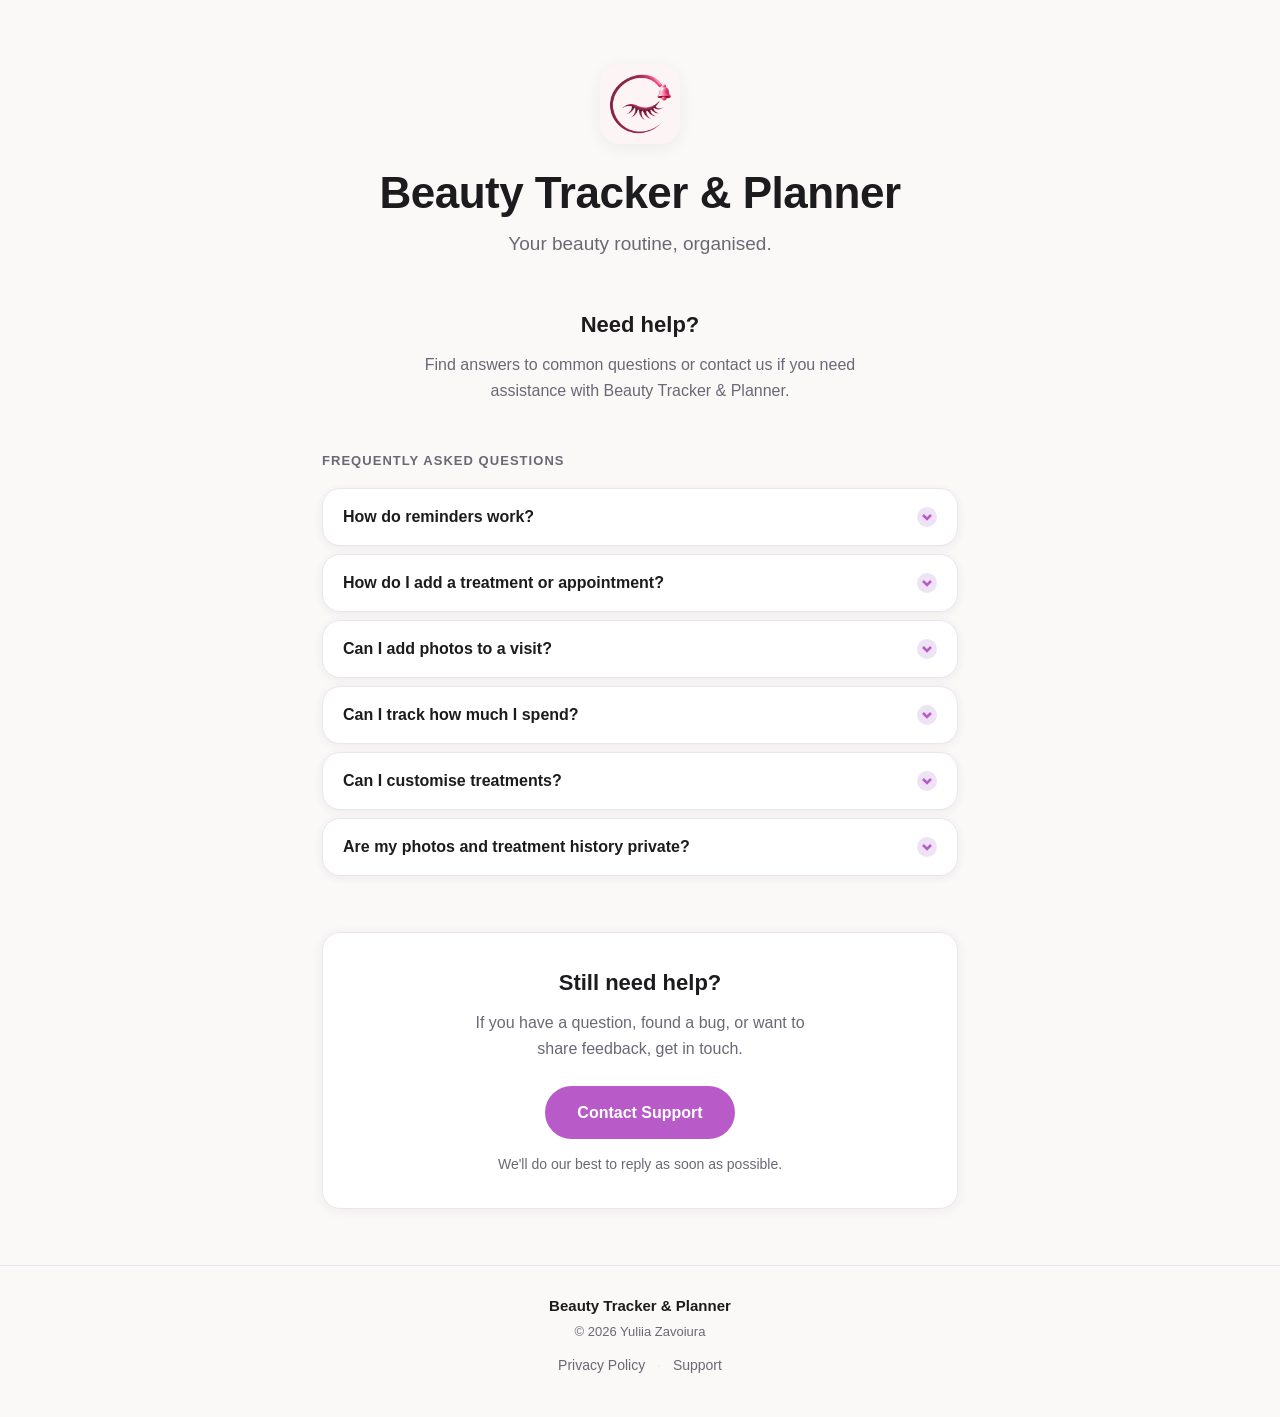
==== support/index.html @ 54e681fd "feat: support and privacy pages for App Store Connect Co-Authored-By: Claude Sonnet 4.6 <noreply@ant" ====
<!DOCTYPE html>
<html lang="en">
<head>
  <meta charset="UTF-8">
  <meta name="viewport" content="width=device-width, initial-scale=1">
  <title>Beauty Tracker &amp; Planner — Support</title>
  <meta name="description" content="Support and help for Beauty Tracker &amp; Planner.">
  <link rel="icon" type="image/png" href="../assets/app-icon.png">
  <link rel="stylesheet" href="../styles.css">
</head>
<body>

  <div class="hero">
    <img class="hero-icon" src="../assets/app-icon.png" alt="Beauty Tracker &amp; Planner">
    <h1>Beauty Tracker &amp; Planner</h1>
    <p class="tagline">Your beauty routine, organised.</p>
  </div>

  <div class="intro">
    <h2>Need help?</h2>
    <p>Find answers to common questions or contact us if you need assistance with Beauty Tracker &amp; Planner.</p>
  </div>

  <div class="section container">
    <p class="section-title">Frequently Asked Questions</p>
    <ul class="faq-list" id="faq">

      <li class="faq-item">
        <button class="faq-question" aria-expanded="false">
          How do reminders work?
          <span class="faq-chevron" aria-hidden="true">
            <svg viewBox="0 0 10 6"><polyline points="1,1 5,5 9,1"/></svg>
          </span>
        </button>
        <div class="faq-answer">
          You can set a booking reminder for each treatment. Beauty Tracker will remind you when it's time to plan your next visit.
        </div>
      </li>

      <li class="faq-item">
        <button class="faq-question" aria-expanded="false">
          How do I add a treatment or appointment?
          <span class="faq-chevron" aria-hidden="true">
            <svg viewBox="0 0 10 6"><polyline points="1,1 5,5 9,1"/></svg>
          </span>
        </button>
        <div class="faq-answer">
          Open the app and tap the + button. Choose a treatment, date and time, then save your visit.
        </div>
      </li>

      <li class="faq-item">
        <button class="faq-question" aria-expanded="false">
          Can I add photos to a visit?
          <span class="faq-chevron" aria-hidden="true">
            <svg viewBox="0 0 10 6"><polyline points="1,1 5,5 9,1"/></svg>
          </span>
        </button>
        <div class="faq-answer">
          Yes. Photos can be added to completed visits so you can keep a visual history of your results.
        </div>
      </li>

      <li class="faq-item">
        <button class="faq-question" aria-expanded="false">
          Can I track how much I spend?
          <span class="faq-chevron" aria-hidden="true">
            <svg viewBox="0 0 10 6"><polyline points="1,1 5,5 9,1"/></svg>
          </span>
        </button>
        <div class="faq-answer">
          Yes. Add a price to your visits and the Spending section will show totals, averages and spending by category.
        </div>
      </li>

      <li class="faq-item">
        <button class="faq-question" aria-expanded="false">
          Can I customise treatments?
          <span class="faq-chevron" aria-hidden="true">
            <svg viewBox="0 0 10 6"><polyline points="1,1 5,5 9,1"/></svg>
          </span>
        </button>
        <div class="faq-answer">
          Yes. You can change treatment names, icons, colours and reminder settings.
        </div>
      </li>

      <li class="faq-item">
        <button class="faq-question" aria-expanded="false">
          Are my photos and treatment history private?
          <span class="faq-chevron" aria-hidden="true">
            <svg viewBox="0 0 10 6"><polyline points="1,1 5,5 9,1"/></svg>
          </span>
        </button>
        <div class="faq-answer">
          Your personal treatment information is stored only on your device and is intended for your own use. See our <a href="../privacy/">Privacy Policy</a> for full details.
        </div>
      </li>

    </ul>
  </div>

  <div class="section container">
    <div class="contact-card">
      <h2>Still need help?</h2>
      <p>If you have a question, found a bug, or want to share feedback, get in touch.</p>
      <a class="btn" href="mailto:beautytracker.support@gmail.com">Contact Support</a>
      <span class="contact-note">We'll do our best to reply as soon as possible.</span>
    </div>
  </div>

  <footer>
    <p class="footer-brand">Beauty Tracker &amp; Planner</p>
    <p class="footer-copy">© 2026 Yuliia Zavoiura</p>
    <p class="footer-links">
      <a href="../privacy/">Privacy Policy</a>
      <span class="footer-sep">·</span>
      <a href="#">Support</a>
    </p>
  </footer>

  <script>
    document.querySelectorAll('.faq-question').forEach(function(btn) {
      btn.addEventListener('click', function() {
        var item = this.closest('.faq-item');
        var isOpen = item.classList.contains('open');
        document.querySelectorAll('.faq-item.open').forEach(function(el) {
          el.classList.remove('open');
          el.querySelector('.faq-question').setAttribute('aria-expanded', 'false');
        });
        if (!isOpen) {
          item.classList.add('open');
          this.setAttribute('aria-expanded', 'true');
        }
      });
    });
  </script>

</body>
</html>
---- styles.css ----
*, *::before, *::after { box-sizing: border-box; margin: 0; padding: 0; }

:root {
  --bg: #FAF9F7;
  --surface: #FFFFFF;
  --surface-alt: #F4F2F8;
  --accent: #B85BC8;
  --accent-soft: #EDE3F5;
  --text: #1C1C1E;
  --text-secondary: #6B6875;
  --border: #EAE6F0;
  --shadow: rgba(80, 40, 100, 0.07);
  --radius: 18px;
  --radius-sm: 12px;
}

body {
  font-family: -apple-system, BlinkMacSystemFont, "Segoe UI", sans-serif;
  background: var(--bg);
  color: var(--text);
  line-height: 1.6;
  -webkit-font-smoothing: antialiased;
}

a { color: var(--accent); text-decoration: none; }
a:hover { text-decoration: underline; }

/* ── Layout ─────────────────────────────────────────── */
.container {
  max-width: 680px;
  margin: 0 auto;
  padding: 0 22px;
}

/* ── Hero ────────────────────────────────────────────── */
.hero {
  padding: 64px 22px 48px;
  text-align: center;
}

.hero-icon {
  width: 80px;
  height: 80px;
  border-radius: 20px;
  margin: 0 auto 24px;
  display: block;
  box-shadow: 0 4px 16px var(--shadow);
}

.hero h1 {
  font-size: clamp(28px, 6vw, 44px);
  font-weight: 700;
  letter-spacing: -0.5px;
  line-height: 1.15;
  margin-bottom: 10px;
}

.hero .tagline {
  font-size: clamp(16px, 3vw, 19px);
  color: var(--text-secondary);
  font-weight: 400;
}

/* ── Intro ───────────────────────────────────────────── */
.intro {
  padding: 0 22px 48px;
  text-align: center;
}

.intro h2 {
  font-size: 22px;
  font-weight: 600;
  margin-bottom: 10px;
}

.intro p {
  font-size: 16px;
  color: var(--text-secondary);
  max-width: 480px;
  margin: 0 auto;
}

/* ── Section ─────────────────────────────────────────── */
.section {
  padding: 0 22px 56px;
}

.section-title {
  font-size: 13px;
  font-weight: 600;
  letter-spacing: 0.08em;
  text-transform: uppercase;
  color: var(--text-secondary);
  margin-bottom: 16px;
}

/* ── FAQ ─────────────────────────────────────────────── */
.faq-list {
  list-style: none;
  display: flex;
  flex-direction: column;
  gap: 8px;
}

.faq-item {
  background: var(--surface);
  border-radius: var(--radius);
  border: 1px solid var(--border);
  box-shadow: 0 2px 8px var(--shadow);
  overflow: hidden;
}

.faq-question {
  width: 100%;
  display: flex;
  align-items: center;
  justify-content: space-between;
  gap: 12px;
  padding: 18px 20px;
  font-size: 16px;
  font-weight: 600;
  color: var(--text);
  background: none;
  border: none;
  cursor: pointer;
  text-align: left;
  -webkit-tap-highlight-color: transparent;
}

.faq-question:hover { background: var(--surface-alt); }

.faq-chevron {
  flex-shrink: 0;
  width: 20px;
  height: 20px;
  border-radius: 50%;
  background: var(--accent-soft);
  display: flex;
  align-items: center;
  justify-content: center;
  transition: transform 0.2s ease;
}

.faq-chevron svg {
  width: 10px;
  height: 10px;
  stroke: var(--accent);
  stroke-width: 2.5;
  fill: none;
  transition: transform 0.2s ease;
}

.faq-item.open .faq-chevron svg {
  transform: rotate(180deg);
}

.faq-answer {
  display: none;
  padding: 0 20px 18px;
  font-size: 15px;
  color: var(--text-secondary);
  line-height: 1.65;
}

.faq-item.open .faq-answer { display: block; }

/* ── Contact ─────────────────────────────────────────── */
.contact-card {
  background: var(--surface);
  border-radius: var(--radius);
  border: 1px solid var(--border);
  box-shadow: 0 2px 12px var(--shadow);
  padding: 32px 28px;
  text-align: center;
}

.contact-card h2 {
  font-size: 22px;
  font-weight: 700;
  margin-bottom: 10px;
}

.contact-card p {
  font-size: 16px;
  color: var(--text-secondary);
  margin-bottom: 24px;
  max-width: 360px;
  margin-left: auto;
  margin-right: auto;
}

.btn {
  display: inline-block;
  padding: 14px 32px;
  background: var(--accent);
  color: #fff;
  border-radius: 50px;
  font-size: 16px;
  font-weight: 600;
  text-decoration: none;
  transition: opacity 0.15s;
  -webkit-tap-highlight-color: transparent;
}

.btn:hover { opacity: 0.88; text-decoration: none; }

.contact-note {
  display: block;
  margin-top: 14px;
  font-size: 14px;
  color: var(--text-secondary);
}

/* ── Footer ──────────────────────────────────────────── */
footer {
  border-top: 1px solid var(--border);
  padding: 28px 22px 40px;
  text-align: center;
}

.footer-brand {
  font-size: 15px;
  font-weight: 600;
  color: var(--text);
  margin-bottom: 4px;
}

.footer-copy {
  font-size: 13px;
  color: var(--text-secondary);
  margin-bottom: 12px;
}

.footer-links {
  font-size: 14px;
}

.footer-links a {
  color: var(--text-secondary);
}

.footer-links a:hover { color: var(--accent); }

.footer-sep {
  margin: 0 8px;
  color: var(--border);
}

@media (max-width: 480px) {
  .hero { padding: 48px 22px 36px; }
  .hero-icon { width: 68px; height: 68px; border-radius: 16px; }
  .contact-card { padding: 26px 20px; }
}
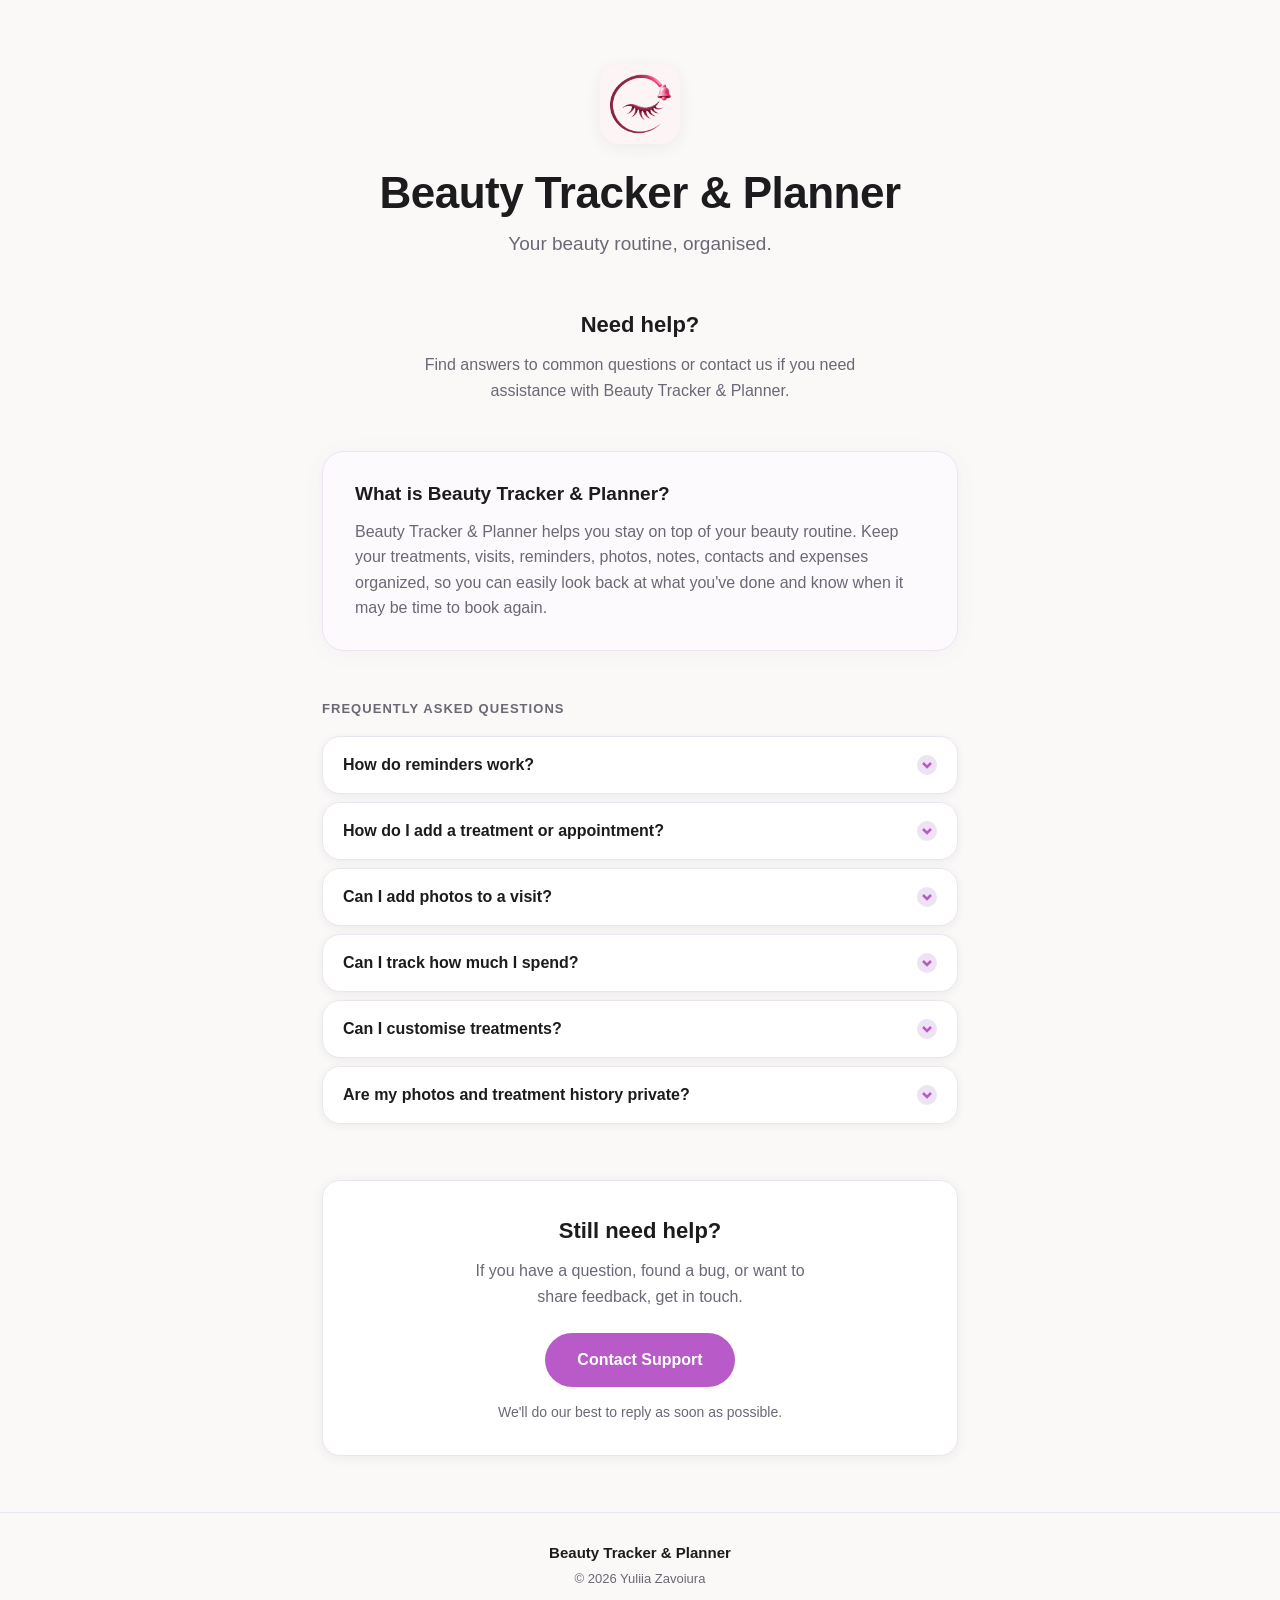
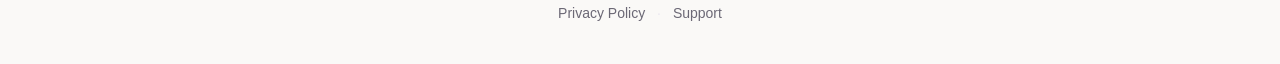
==== commit 406023d6: "feat: add 'What is Beauty Tracker?' block to support page Co-Authored-By: Claude Sonnet 4.6 <noreply" ====
--- a/support/index.html
+++ b/support/index.html
@@ -19,6 +19,13 @@
   <div class="intro">
     <h2>Need help?</h2>
     <p>Find answers to common questions or contact us if you need assistance with Beauty Tracker &amp; Planner.</p>
+  </div>
+
+  <div class="container">
+    <div class="about-card">
+      <h2 class="about-title">What is Beauty Tracker &amp; Planner?</h2>
+      <p class="about-text">Beauty Tracker &amp; Planner helps you stay on top of your beauty routine. Keep your treatments, visits, reminders, photos, notes, contacts and expenses organized, so you can easily look back at what you've done and know when it may be time to book again.</p>
+    </div>
   </div>
 
   <div class="section container">
@@ -104,7 +111,7 @@
     <div class="contact-card">
       <h2>Still need help?</h2>
       <p>If you have a question, found a bug, or want to share feedback, get in touch.</p>
-      <a class="btn" href="mailto:beautytracker.support@gmail.com">Contact Support</a>
+      <a class="btn" href="mailto:yulia.torhovtceva@gmail.com">Contact Support</a>
       <span class="contact-note">We'll do our best to reply as soon as possible.</span>
     </div>
   </div>
--- a/styles.css
+++ b/styles.css
@@ -94,6 +94,35 @@
   margin-bottom: 16px;
 }
 
+/* ── About card ──────────────────────────────────────── */
+.about-card {
+  background: #FDFAFD;
+  border-radius: 22px;
+  border: 1px solid #EDE3F5;
+  box-shadow: 0 2px 20px rgba(184, 91, 200, 0.06);
+  padding: 30px 32px;
+  margin-bottom: 48px;
+}
+
+.about-title {
+  font-size: 19px;
+  font-weight: 700;
+  color: var(--text);
+  margin-bottom: 12px;
+  line-height: 1.3;
+}
+
+.about-text {
+  font-size: 16px;
+  color: var(--text-secondary);
+  line-height: 1.58;
+  margin: 0;
+}
+
+@media (max-width: 480px) {
+  .about-card { padding: 24px 20px; }
+}
+
 /* ── FAQ ─────────────────────────────────────────────── */
 .faq-list {
   list-style: none;
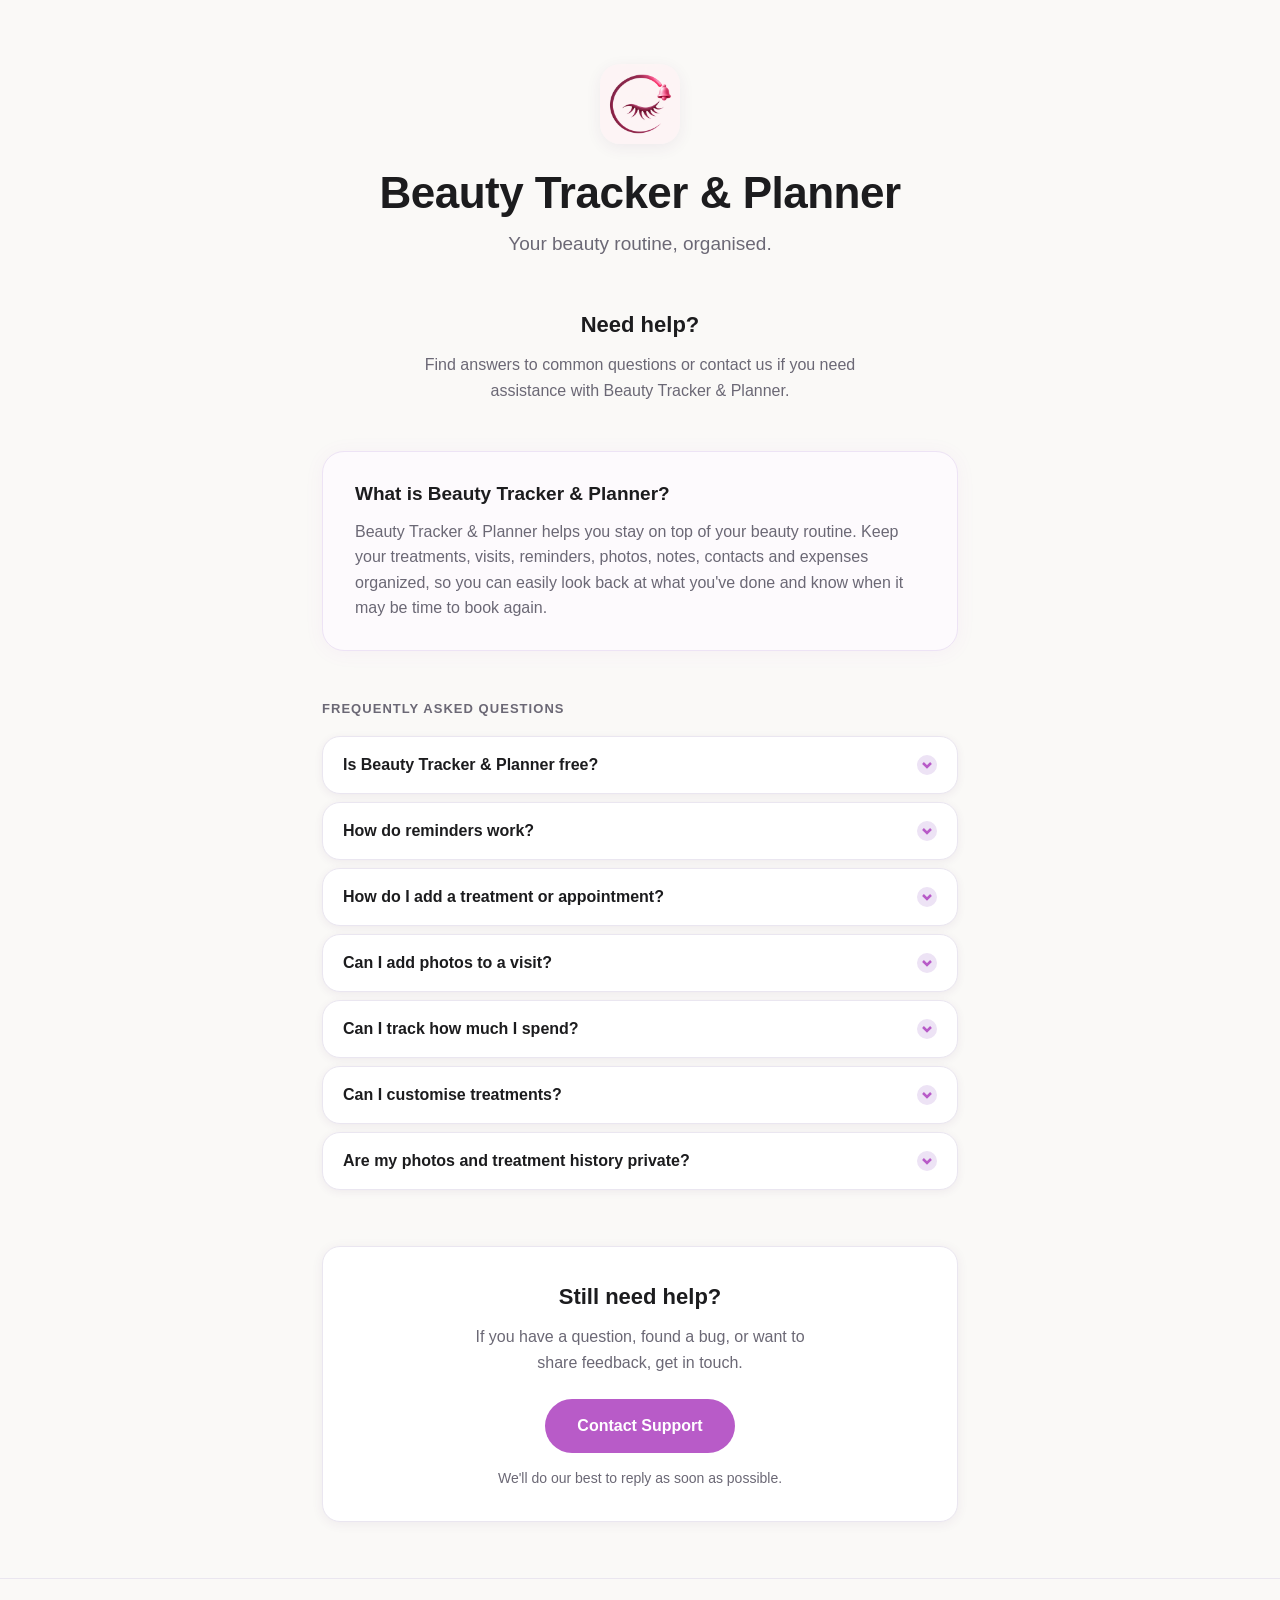
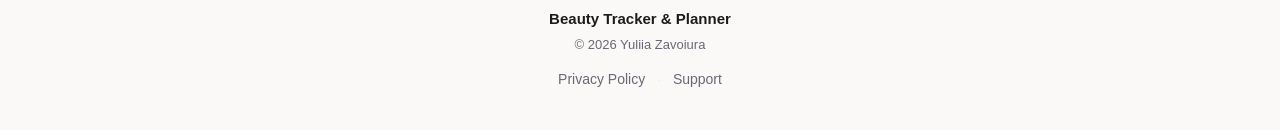
==== commit aa205074: "feat: add FAQ entry about app pricing and tips Co-Authored-By: Claude Sonnet 4.6 <noreply@anthropic." ====
--- a/support/index.html
+++ b/support/index.html
@@ -31,6 +31,18 @@
   <div class="section container">
     <p class="section-title">Frequently Asked Questions</p>
     <ul class="faq-list" id="faq">
+
+      <li class="faq-item">
+        <button class="faq-question" aria-expanded="false">
+          Is Beauty Tracker &amp; Planner free?
+          <span class="faq-chevron" aria-hidden="true">
+            <svg viewBox="0 0 10 6"><polyline points="1,1 5,5 9,1"/></svg>
+          </span>
+        </button>
+        <div class="faq-answer">
+          Yes. Beauty Tracker &amp; Planner is completely free to use, with no subscription required. If you'd like to support the developer, you can leave an optional tip in the app. Tips are completely voluntary and do not unlock any additional features.
+        </div>
+      </li>
 
       <li class="faq-item">
         <button class="faq-question" aria-expanded="false">
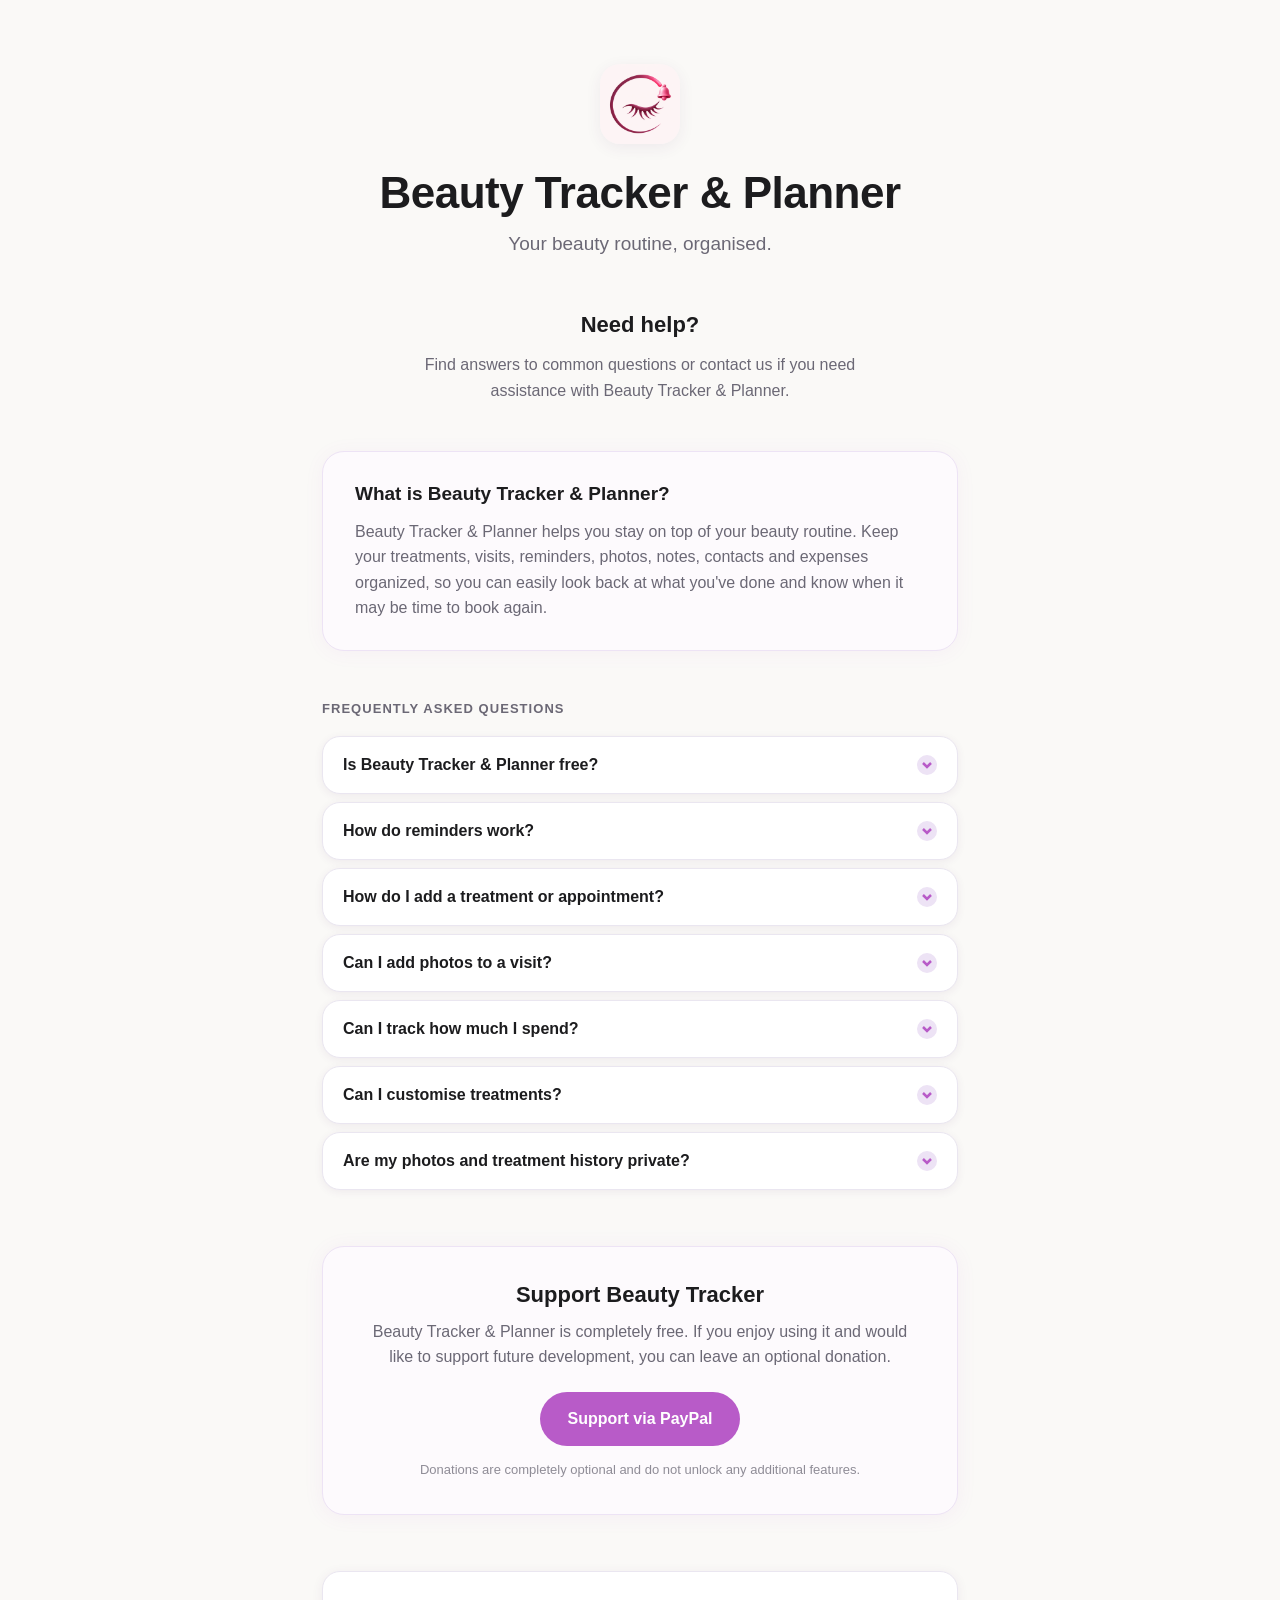
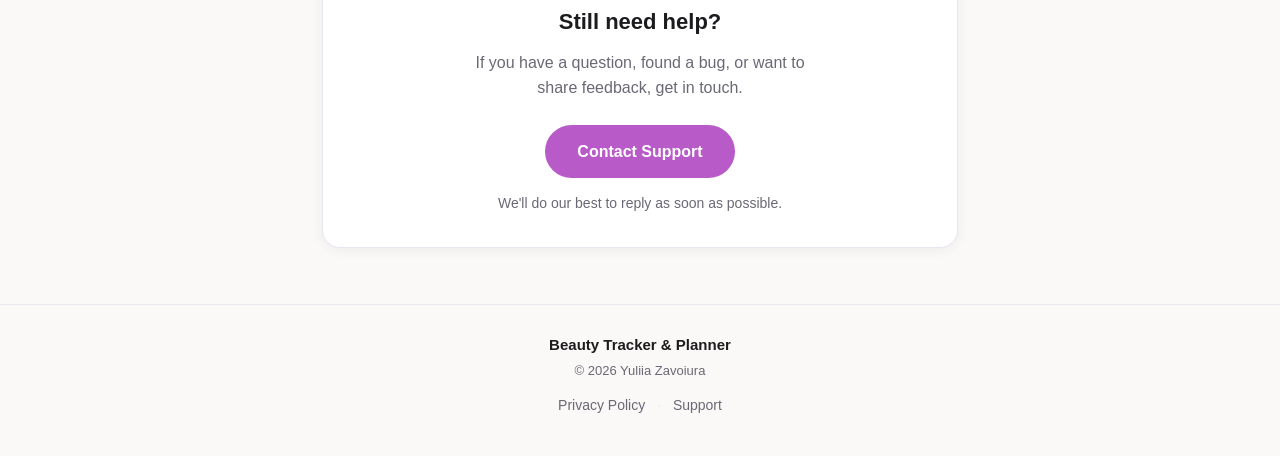
==== commit febdae7e: "feat: add PayPal donation block and update FAQ pricing answer Co-Authored-By: Claude Sonnet 4.6 <nor" ====
--- a/support/index.html
+++ b/support/index.html
@@ -40,7 +40,7 @@
           </span>
         </button>
         <div class="faq-answer">
-          Yes. Beauty Tracker &amp; Planner is completely free to use, with no subscription required. If you'd like to support the developer, you can leave an optional tip in the app. Tips are completely voluntary and do not unlock any additional features.
+          Yes. Beauty Tracker &amp; Planner is completely free to use, with no subscription required. If you'd like to support future development, you can leave an optional donation on our support website. Donations do not unlock any additional features.
         </div>
       </li>
 
@@ -120,6 +120,15 @@
   </div>
 
   <div class="section container">
+    <div class="donation-card">
+      <h2 class="donation-title">Support Beauty Tracker</h2>
+      <p class="donation-text">Beauty Tracker &amp; Planner is completely free. If you enjoy using it and would like to support future development, you can leave an optional donation.</p>
+      <a href="https://www.paypal.com/ncp/payment/XRNATWJZKREMJ" target="_blank" rel="noopener noreferrer" class="support-button">Support via PayPal</a>
+      <span class="donation-note">Donations are completely optional and do not unlock any additional features.</span>
+    </div>
+  </div>
+
+  <div class="section container">
     <div class="contact-card">
       <h2>Still need help?</h2>
       <p>If you have a question, found a bug, or want to share feedback, get in touch.</p>
--- a/styles.css
+++ b/styles.css
@@ -193,6 +193,60 @@
 
 .faq-item.open .faq-answer { display: block; }
 
+/* ── Donation ────────────────────────────────────────── */
+.donation-card {
+  background: #FDFAFD;
+  border-radius: 22px;
+  border: 1px solid #EDE3F5;
+  box-shadow: 0 2px 20px rgba(184, 91, 200, 0.07), 0 0 0 0 rgba(184, 91, 200, 0);
+  padding: 34px 36px;
+  text-align: center;
+}
+
+.donation-title {
+  font-size: 22px;
+  font-weight: 700;
+  color: var(--text);
+  margin-bottom: 12px;
+  line-height: 1.25;
+}
+
+.donation-text {
+  font-size: 16px;
+  color: var(--text-secondary);
+  line-height: 1.55;
+  max-width: 540px;
+  margin: 0 auto 22px;
+}
+
+.support-button {
+  display: inline-block;
+  padding: 14px 28px;
+  background: var(--accent);
+  color: #fff;
+  border-radius: 50px;
+  font-size: 16px;
+  font-weight: 600;
+  text-decoration: none;
+  transition: opacity 0.15s;
+  -webkit-tap-highlight-color: transparent;
+}
+
+.support-button:hover { opacity: 0.88; text-decoration: none; }
+
+.donation-note {
+  display: block;
+  margin-top: 14px;
+  font-size: 13px;
+  color: var(--text-secondary);
+  opacity: 0.75;
+}
+
+@media (max-width: 480px) {
+  .donation-card { padding: 24px 20px; }
+  .support-button { display: block; width: 100%; text-align: center; box-sizing: border-box; }
+}
+
 /* ── Contact ─────────────────────────────────────────── */
 .contact-card {
   background: var(--surface);
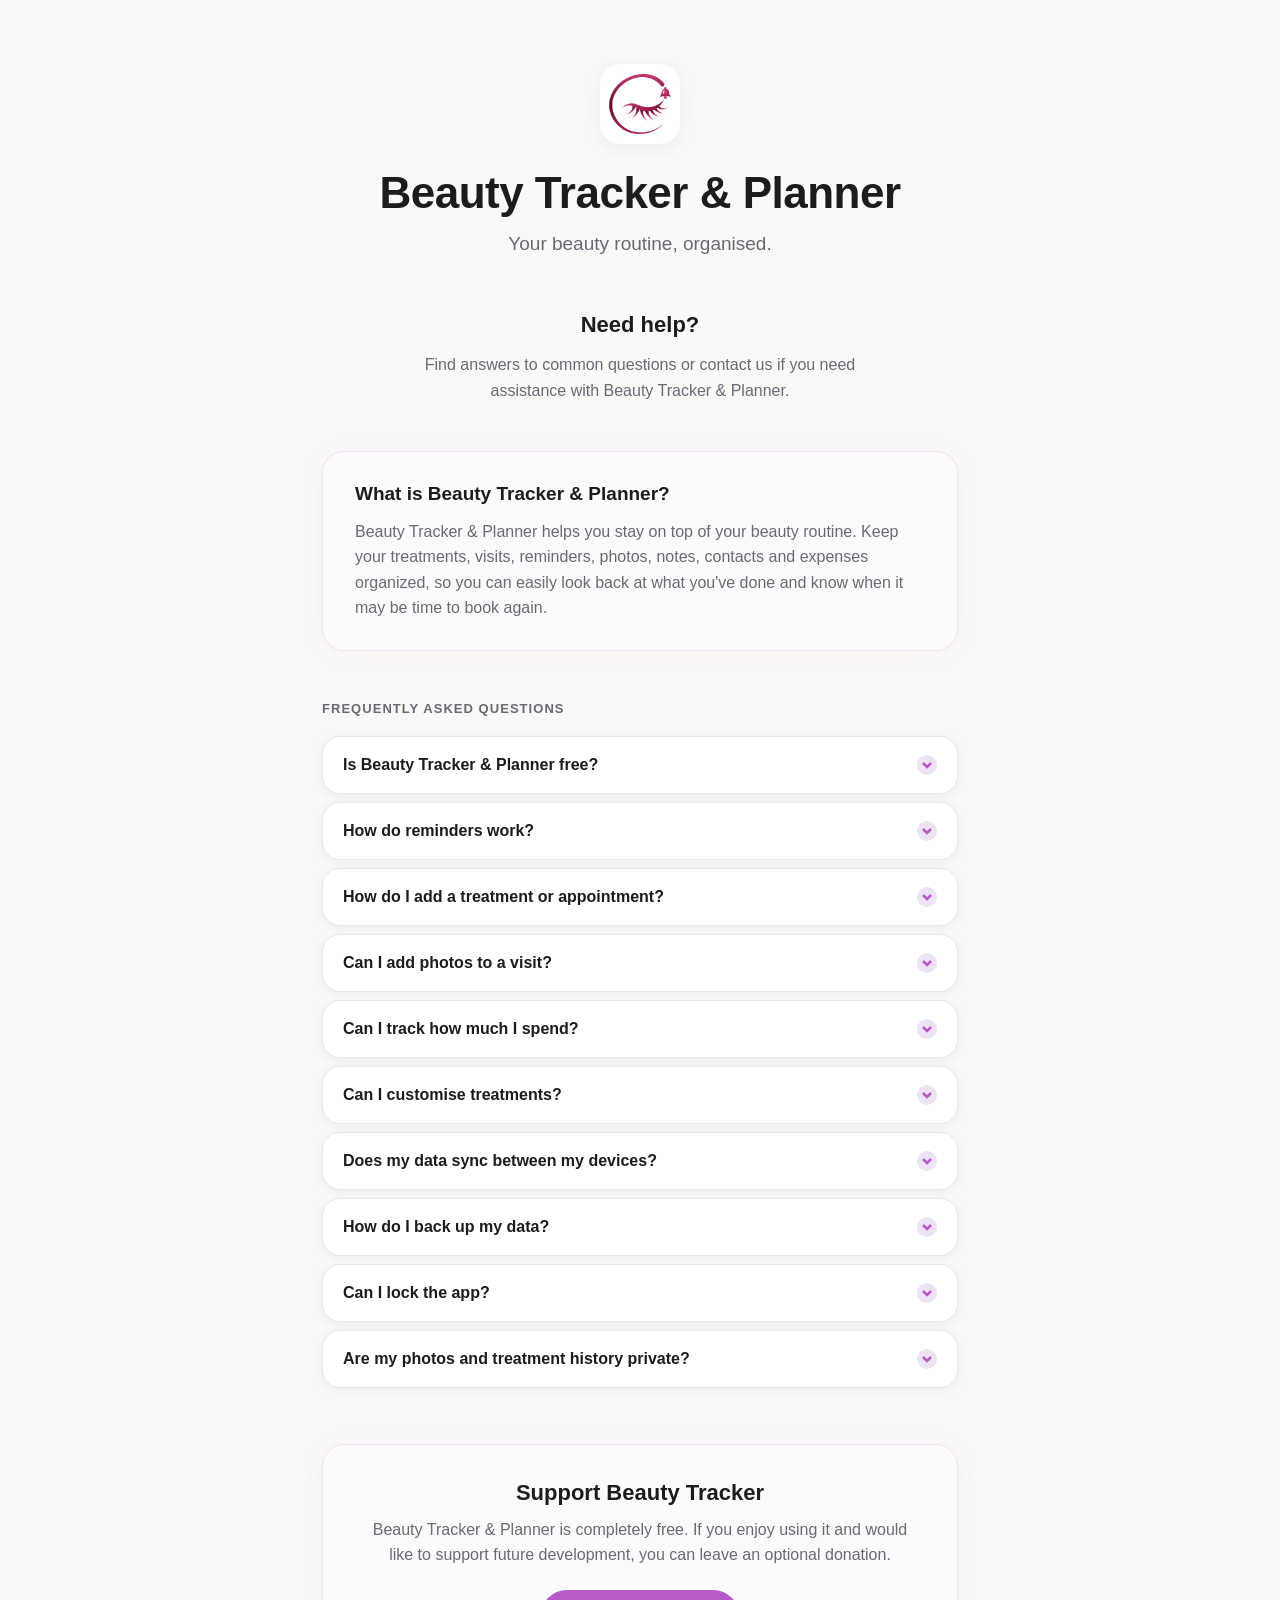
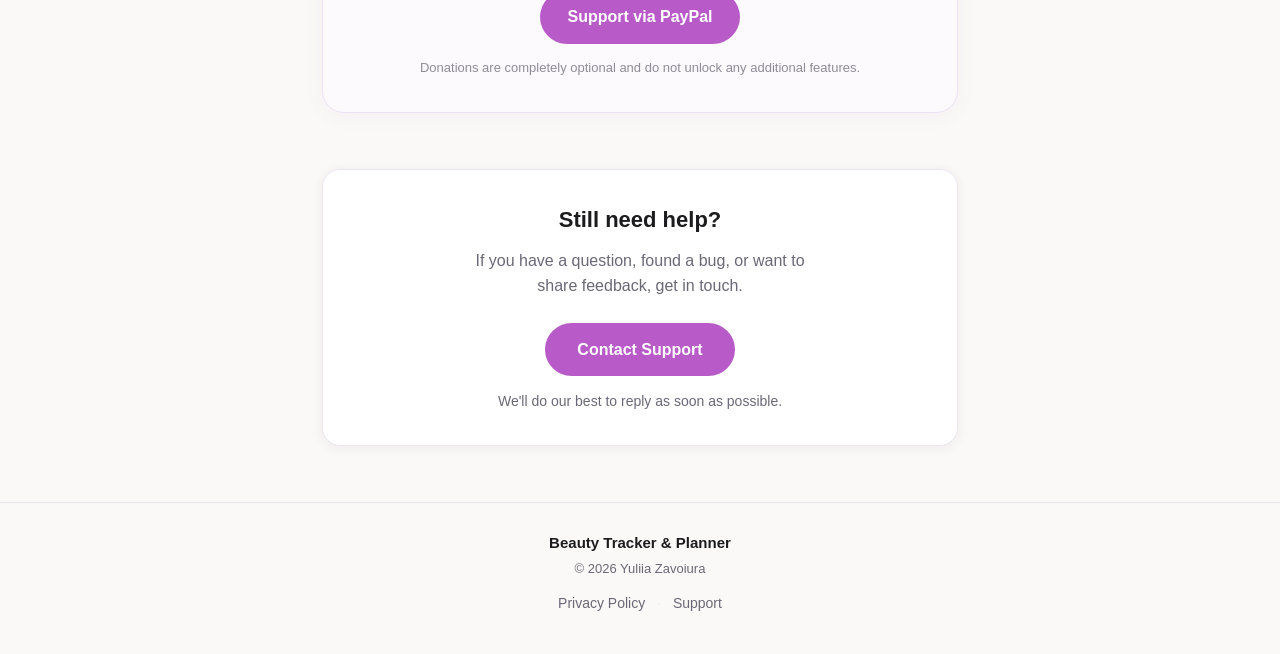
==== commit 7bac2eee: "Update support FAQ and point to the single privacy policy Co-Authored-By: Claude Opus 5.5 <noreply@a" ====
--- a/support/index.html
+++ b/support/index.html
@@ -52,7 +52,7 @@
           </span>
         </button>
         <div class="faq-answer">
-          You can set a booking reminder for each treatment. Beauty Tracker will remind you when it's time to plan your next visit.
+          Each upcoming appointment can remind you a few hours or days before it. You can also turn on a booking reminder for each treatment: Beauty Tracker will remind you when it's time to book your next visit. Reminders are local notifications on your device.
         </div>
       </li>
 
@@ -64,7 +64,7 @@
           </span>
         </button>
         <div class="faq-answer">
-          Open the app and tap the + button. Choose a treatment, date and time, then save your visit.
+          To add a treatment, tap the + button at the top of the Home screen. To add a visit or an upcoming appointment, tap + on the treatment's card, choose the date and time, add any details you like, and save.
         </div>
       </li>
 
@@ -76,7 +76,7 @@
           </span>
         </button>
         <div class="faq-answer">
-          Yes. Photos can be added to completed visits so you can keep a visual history of your results.
+          Yes. You can add up to 5 photos to any visit to keep a visual history of your results. Photos are chosen with the system photo picker, so the app never gets access to the rest of your photo library, and location and other metadata are removed when a photo is added.
         </div>
       </li>
 
@@ -106,13 +106,49 @@
 
       <li class="faq-item">
         <button class="faq-question" aria-expanded="false">
+          Does my data sync between my devices?
+          <span class="faq-chevron" aria-hidden="true">
+            <svg viewBox="0 0 10 6"><polyline points="1,1 5,5 9,1"/></svg>
+          </span>
+        </button>
+        <div class="faq-answer">
+          Yes. If you're signed in to iCloud, Beauty Tracker syncs your data through your private iCloud database to your other devices with the same Apple ID. You can check the status in Settings → Data. Without iCloud the app works fully on your device.
+        </div>
+      </li>
+
+      <li class="faq-item">
+        <button class="faq-question" aria-expanded="false">
+          How do I back up my data?
+          <span class="faq-chevron" aria-hidden="true">
+            <svg viewBox="0 0 10 6"><polyline points="1,1 5,5 9,1"/></svg>
+          </span>
+        </button>
+        <div class="faq-answer">
+          Open Settings → Create Backup and save the backup file to Files or share it. To restore, choose Settings → Restore from Backup. A restore replaces the data currently in the app.
+        </div>
+      </li>
+
+      <li class="faq-item">
+        <button class="faq-question" aria-expanded="false">
+          Can I lock the app?
+          <span class="faq-chevron" aria-hidden="true">
+            <svg viewBox="0 0 10 6"><polyline points="1,1 5,5 9,1"/></svg>
+          </span>
+        </button>
+        <div class="faq-answer">
+          Yes. Turn on App Lock in Settings to require Face ID or Touch ID when you open Beauty Tracker. Your device passcode can be used if Face ID or Touch ID isn't available.
+        </div>
+      </li>
+
+      <li class="faq-item">
+        <button class="faq-question" aria-expanded="false">
           Are my photos and treatment history private?
           <span class="faq-chevron" aria-hidden="true">
             <svg viewBox="0 0 10 6"><polyline points="1,1 5,5 9,1"/></svg>
           </span>
         </button>
         <div class="faq-answer">
-          Your personal treatment information is stored only on your device and is intended for your own use. See our <a href="../privacy/">Privacy Policy</a> for full details.
+          Yes. Your treatment history, photos and notes are stored on your device and, if iCloud Sync is on, in your private iCloud database. They are never sent to servers operated by the developer. See our <a href="https://yulkasolntceva.github.io/privacy/">Privacy Policy</a> for full details.
         </div>
       </li>
 
@@ -141,7 +177,7 @@
     <p class="footer-brand">Beauty Tracker &amp; Planner</p>
     <p class="footer-copy">© 2026 Yuliia Zavoiura</p>
     <p class="footer-links">
-      <a href="../privacy/">Privacy Policy</a>
+      <a href="https://yulkasolntceva.github.io/privacy/">Privacy Policy</a>
       <span class="footer-sep">·</span>
       <a href="#">Support</a>
     </p>
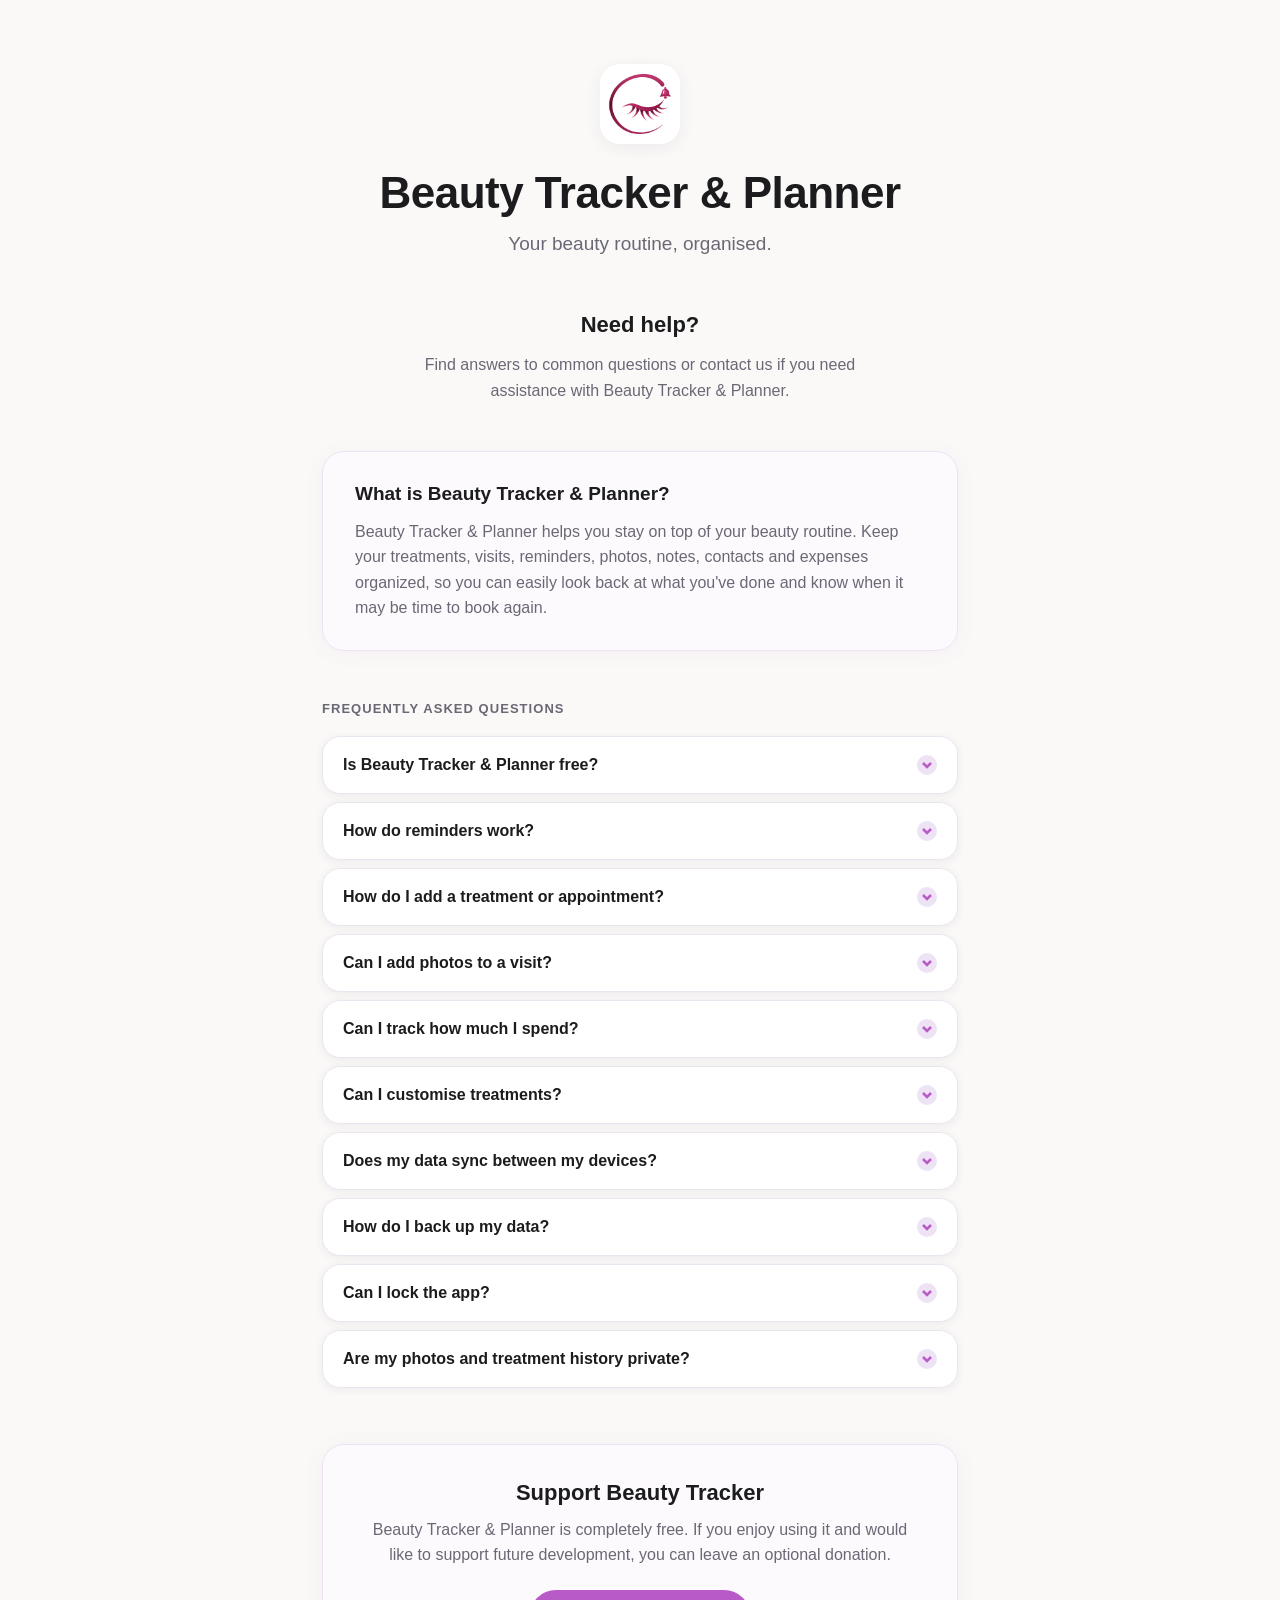
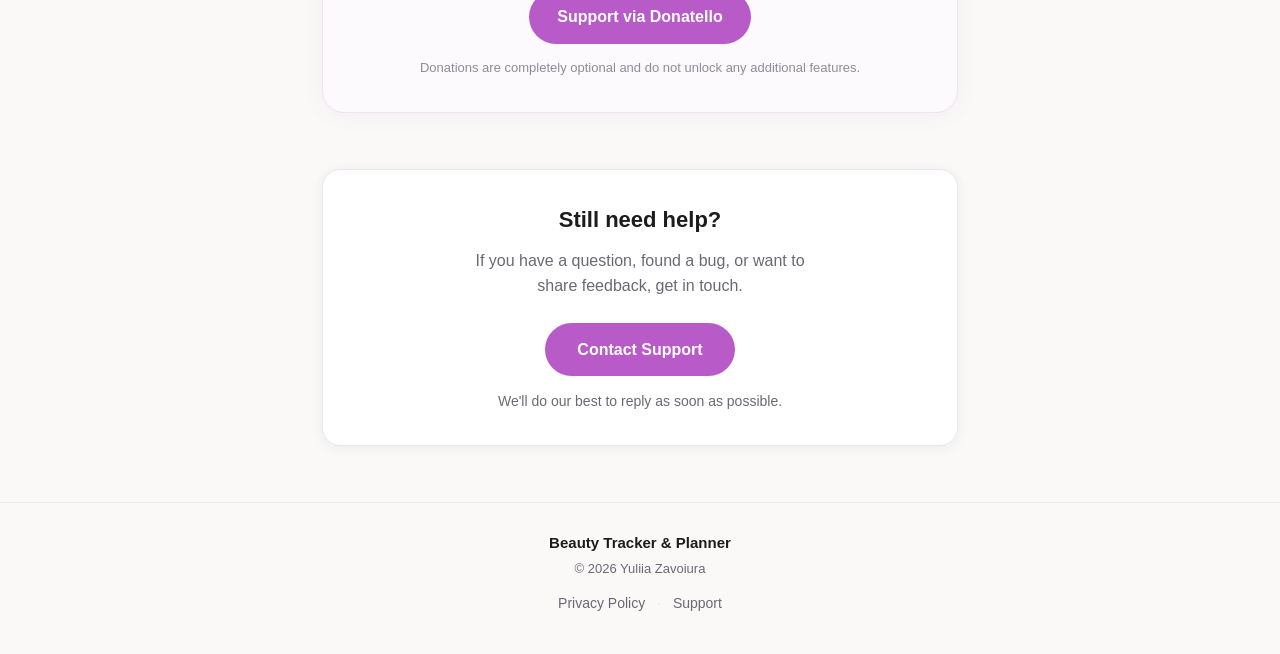
==== commit 8a5212f9: "Switch donation link from PayPal to Donatello Co-Authored-By: Claude Opus 5.5 <noreply@anthropic.com" ====
--- a/support/index.html
+++ b/support/index.html
@@ -159,7 +159,7 @@
     <div class="donation-card">
       <h2 class="donation-title">Support Beauty Tracker</h2>
       <p class="donation-text">Beauty Tracker &amp; Planner is completely free. If you enjoy using it and would like to support future development, you can leave an optional donation.</p>
-      <a href="https://www.paypal.com/ncp/payment/XRNATWJZKREMJ" target="_blank" rel="noopener noreferrer" class="support-button">Support via PayPal</a>
+      <a href="https://donatello.to/beauty-tracker" target="_blank" rel="noopener noreferrer" class="support-button">Support via Donatello</a>
       <span class="donation-note">Donations are completely optional and do not unlock any additional features.</span>
     </div>
   </div>
